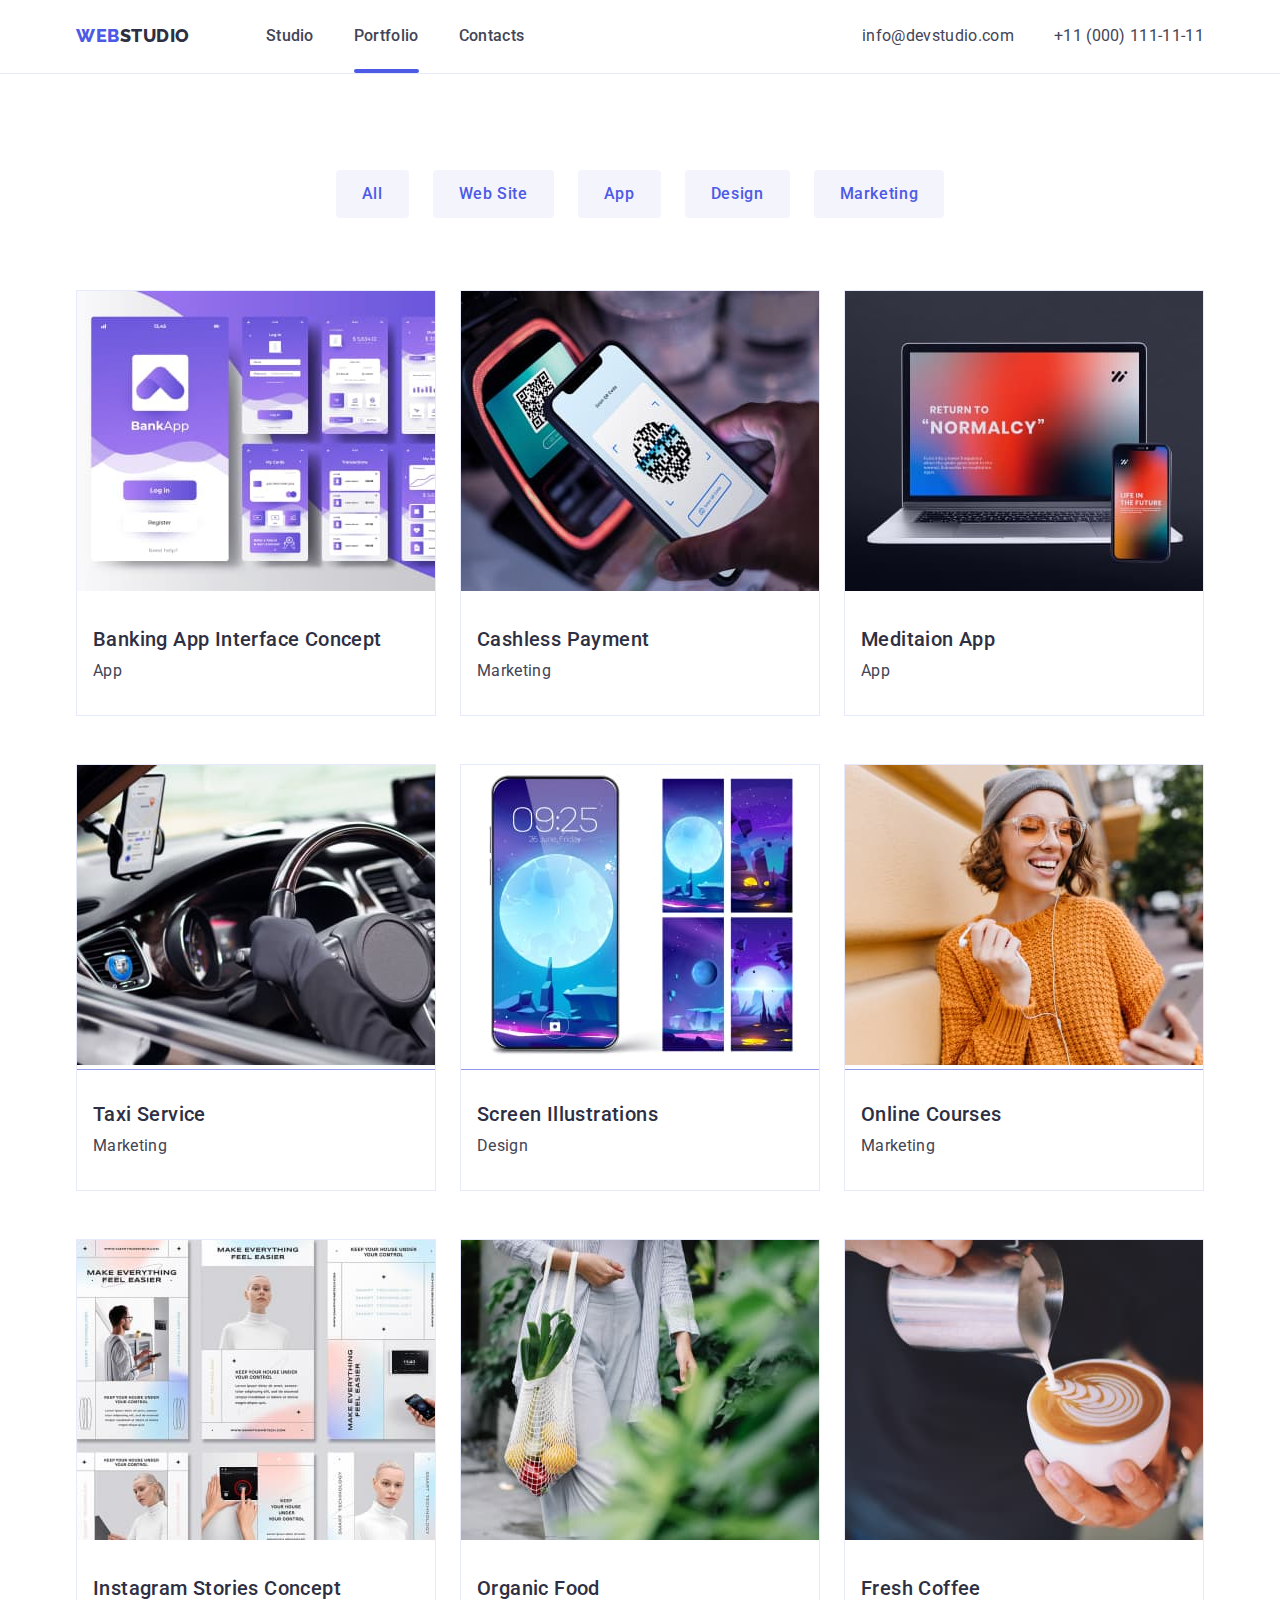
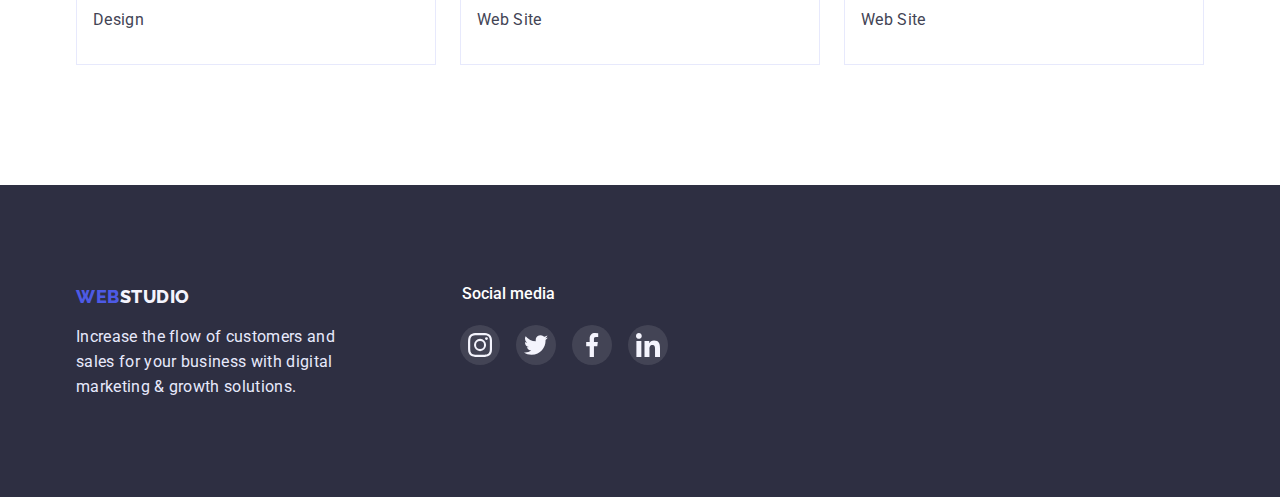
==== portfolio.html @ 13c3eb4e "Initial commit" ====
<!DOCTYPE html>
<html lang="en">
  <head>
    <meta charset="UTF-8" />
    <meta http-equiv="X-UA-Compatible" content="IE=edge" />
    <meta name="viewport" content="width=device-width, initial-scale=1.0" />
    <title>Document</title>
    <link rel="preconnect" href="https://fonts.googleapis.com" />
    <link rel="preconnect" href="https://fonts.gstatic.com" crossorigin />
    <link
      href="https://fonts.googleapis.com/css2?family=Raleway:wght@800&family=Roboto:wght@400;500;700;900&display=swap"
      rel="stylesheet"
    />
    <link
      rel="stylesheet"
      href="https://cdnjs.cloudflare.com/ajax/libs/modern-normalize/1.1.0/modern-normalize.css"
      integrity="sha512-Y0MM+V6ymRKN2zStTqzQ227DWhhp4Mzdo6gnlRnuaNCbc+YN/ZH0sBCLTM4M0oSy9c9VKiCvd4Jk44aCLrNS5Q=="
      crossorigin="anonymous"
      referrerpolicy="no-referrer"
    />
    <link rel="stylesheet" href="./css/styles.css" />
  </head>
  <body>
    <header class="header">
      <div class="container header-container">
        <nav class="header-nav">
          <a href="./index.html" class="header-item link">
            <span class="header-web">web</span
            ><span class="header-studio">studio</span></a
          >
          <ul class="header-list list">
            <li>
              <a href="index.html" class="header-link link">Studio</a>
            </li>
            <li>
              <a href="portfolio.html" class="header-link link current"
                >Portfolio</a
              >
            </li>
            <li><a href="" class="header-link link">Contacts</a></li>
          </ul>
        </nav>
        <address class="header-address">
          <ul class="header-contacts list">
            <li>
              <a href="mailto:info@devstudio.com" class="header-mail link"
                >info@devstudio.com</a
              >
            </li>
            <li>
              <a href="tel:+110001111111" class="header-tel link"
                >+11 (000) 111-11-11</a
              >
            </li>
          </ul>
        </address>
      </div>
    </header>
    <main>
      <section class="filter">
        <div class="container container-filter">
          <h1 hidden>features</h1>
          <ul class="filter-link list">
            <li><button type="button" class="filter-btn">All</button></li>
            <li><button type="button" class="filter-btn">Web Site</button></li>
            <li><button type="button" class="filter-btn">App</button></li>
            <li><button type="button" class="filter-btn">Design</button></li>
            <li><button type="button" class="filter-btn">Marketing</button></li>
          </ul>
          <ul class="images-list list">
            <li class="example-list">
              <div class="images-cover-wrap">
                <img
                  src="./images/first.jpg"
                  alt="website"
                  width="360"
                  height="300"
                />
                <p class="images-cover-text">
                  14 Stylish and User-Friendly App Design Concepts · Task
                  Manager App · Calorie Tracker App · Exotic Fruit Ecommerce App
                  · Cloud Storage App
                </p>
              </div>

              <div class="images-wrape">
                <h3 class="images-title">Banking App Interface Concept</h3>
                <p class="images-content">App</p>
              </div>
            </li>
            <li class="example-list">
              <div class="images-cover-wrap">
                <img
                  src="./images/phone.jpg"
                  alt="phone"
                  width="360"
                  height="300"
                />

                <p class="images-cover-text">
                  14 Stylish and User-Friendly App Design Concepts · Task
                  Manager App · Calorie Tracker App · Exotic Fruit Ecommerce App
                  · Cloud Storage App
                </p>
              </div>
              <div class="images-wrape">
                <h3 class="images-title">Cashless Payment</h3>
                <p class="images-content">Marketing</p>
              </div>
            </li>
            <li class="example-list">
              <div class="images-cover-wrap">
                <img
                  src="./images/comp.jpg"
                  alt="laptop"
                  width="360"
                  height="300"
                />

                <p class="images-cover-text">
                  14 Stylish and User-Friendly App Design Concepts · Task
                  Manager App · Calorie Tracker App · Exotic Fruit Ecommerce App
                  · Cloud Storage App
                </p>
              </div>
              <div class="images-wrape">
                <h3 class="images-title">Meditaion App</h3>
                <p class="images-content">App</p>
              </div>
            </li>
            <li class="example-list">
              <div class="images-cover-wrap">
                <img
                  src="./images/car.jpg"
                  alt="car"
                  width="360"
                  height="300"
                />

                <p class="images-cover-text">
                  14 Stylish and User-Friendly App Design Concepts · Task
                  Manager App · Calorie Tracker App · Exotic Fruit Ecommerce App
                  · Cloud Storage App
                </p>
              </div>
              <div class="images-wrape">
                <h3 class="images-title">Taxi Service</h3>
                <p class="images-content">Marketing</p>
              </div>
            </li>
            <li class="example-list">
              <div class="images-cover-wrap">
                <img
                  src="./images/mobilephone.jpg"
                  alt="mobilephone"
                  width="360"
                  height="300"
                />
                <p class="images-cover-text">
                  14 Stylish and User-Friendly App Design Concepts · Task
                  Manager App · Calorie Tracker App · Exotic Fruit Ecommerce App
                  · Cloud Storage App
                </p>
              </div>
              <div class="images-wrape">
                <h3 class="images-title">Screen Illustrations</h3>
                <p class="images-content">Design</p>
              </div>
            </li>
            <li class="example-list">
              <div class="images-cover-wrap">
                <img
                  src="./images/girl.jpg"
                  alt="girl"
                  width="360"
                  height="300"
                />
                <p class="images-cover-text">
                  14 Stylish and User-Friendly App Design Concepts · Task
                  Manager App · Calorie Tracker App · Exotic Fruit Ecommerce App
                  · Cloud Storage App
                </p>
              </div>
              <div class="images-wrape">
                <h3 class="images-title">Online Courses</h3>
                <p class="images-content">Marketing</p>
              </div>
            </li>
            <li class="example-list">
              <div class="images-cover-wrap">
                <img
                  src="./images/medic.jpg"
                  alt="medic"
                  width="360"
                  height="300"
                />
                <p class="images-cover-text">
                  14 Stylish and User-Friendly App Design Concepts · Task
                  Manager App · Calorie Tracker App · Exotic Fruit Ecommerce App
                  · Cloud Storage App
                </p>
              </div>
              <div class="images-wrape">
                <h3 class="images-title">Instagram Stories Concept</h3>
                <p class="images-content">Design</p>
              </div>
            </li>
            <li class="example-list">
              <div class="images-cover-wrap">
                <img
                  src="./images/green.jpg"
                  alt="flower"
                  width="360"
                  height="300"
                />
                <p class="images-cover-text">
                  14 Stylish and User-Friendly App Design Concepts · Task
                  Manager App · Calorie Tracker App · Exotic Fruit Ecommerce App
                  · Cloud Storage App
                </p>
              </div>
              <div class="images-wrape">
                <h3 class="images-title">Organic Food</h3>
                <p class="images-content">Web Site</p>
              </div>
            </li>
            <li class="example-list">
              <div class="images-cover-wrap">
                <img
                  src="./images/cofee.jpg"
                  alt="coffee"
                  width="360"
                  height="300"
                />
                <p class="images-cover-text">
                  14 Stylish and User-Friendly App Design Concepts · Task
                  Manager App · Calorie Tracker App · Exotic Fruit Ecommerce App
                  · Cloud Storage App
                </p>
              </div>
              <div class="images-wrape">
                <h3 class="images-title">Fresh Coffee</h3>
                <p class="images-content">Web Site</p>
              </div>
            </li>
          </ul>
        </div>
      </section>
    </main>
    <footer class="footer">
      <div class="container footer-container">
        <div class="footer-web">
          <a href="./index.html" class="footer-item link">
            <span class="header-web">web</span
            ><span class="footer-studio">studio</span></a
          >
          <p class="footer-text">
            Increase the flow of customers and sales for your business with
            digital marketing & growth solutions.
          </p>
        </div>
        <div class="footer-link">
          <h3 class="footer-soc-text">Social media</h3>
          <ul class="footer-soc-list list">
            <li class="footer-soc-item">
              <a class="footer-soc-link link" href
                ><svg class="footer-soc-icon" width="24" height="24">
                  <use href="./images/icons.svg#icon-instagram"></use></svg
              ></a>
            </li>
            <li class="footer-soc-item">
              <a class="footer-soc-link link" href
                ><svg class="footer-soc-icon" width="24" height="24">
                  <use href="./images/icons.svg#icon-twitter"></use></svg
              ></a>
            </li>
            <li class="footer-soc-item">
              <a class="footer-soc-link link" href
                ><svg class="footer-soc-icon" width="24" height="24">
                  <use href="./images/icons.svg#icon-facebook"></use></svg
              ></a>
            </li>
            <li class="footer-soc-item">
              <a class="footer-soc-link link" href
                ><svg class="footer-soc-icon" width="24" height="24">
                  <use href="./images/icons.svg#icon-linkedin"></use></svg
              ></a>
            </li>
          </ul>
        </div>
      </div>
    </footer>
  </body>
</html>
---- css/styles.css ----
p,
h1,
h2,
h3,
h4,
h5,
h6 {
  margin: 0;
}
ul {
  margin: 0;
  padding-left: 0;
}

body {
  font-family: "Raleway", sans-serif;
  font-family: "Roboto", sans-serif;
  color: #434455;
  background-color: #ffffff;
}
:root {
  --main-text-color: #434455;
  --title-text-color: #2e2f42;
  --accent-color: #4d5ae5;
}
.list {
  list-style: none;
}
.link {
  text-decoration: none;
}
.container {
  width: 100%;
  max-width: 1158px;
  padding-left: 15px;
  padding-right: 15px;
  margin: 0 auto;
}
/*-------Header---------*/
.header {
  padding-top: 24px;
  padding-bottom: 24px;
  border-bottom: solid 1px #e7e9fc;
}
.header-container {
  display: flex;
  align-items: center;
}
.header-nav {
  align-items: center;
  display: flex;
}
.header-item {
  display: flex;
  margin-right: 76px;
}
.header-list {
  display: flex;
  gap: 40px;
}
.header-web {
  font-family: "Raleway";
  font-weight: 800;
  font-size: 18px;
  line-height: 1.33;
  display: flex;
  align-items: center;
  letter-spacing: 0.03em;
  text-transform: uppercase;
  color: var(--accent-color);
}
.header-studio {
  font-family: "Raleway";
  font-weight: 800;
  font-size: 18px;
  line-height: 1.33;
  display: flex;
  align-items: center;
  letter-spacing: 0.03em;
  text-transform: uppercase;
  color: var(--title-text-color);
}
.header-link {
  font-weight: 500;
  font-size: 16px;
  line-height: 1.55;
  letter-spacing: 0.02em;
  color: var(--main-text-color);
  padding-bottom: 28px;
  transition: 250ms cubic-bezier(0.4, 0, 0.2, 1);
  position: relative;
}
.current::after {
  content: "";
  display: block;
  position: absolute;
  left: 0;
  bottom: 0;
  background-color: var(--accent-color);
  width: 100%;
  height: 4px;
  border-radius: 2px;
}

.header-link:hover,
.header-link:focus {
  color: var(--accent-color);
}
.header-address {
  align-items: center;
  display: flex;
  margin-left: auto;
}
.header-contacts {
  align-items: center;
  display: flex;
  gap: 40px;
}
.header-mail {
  font-family: "Roboto";
  font-style: normal;
  font-weight: 400;
  font-size: 16px;
  line-height: 1.55;
  letter-spacing: 0.02em;
  color: var(--main-text-color);
  transition: 250ms cubic-bezier(0.4, 0, 0.2, 1);
}
.header-mail:hover,
.header-link:focus {
  color: var(--accent-color);
}
.header-tel {
  font-family: "Roboto";
  font-style: normal;
  font-weight: 400;
  font-size: 16px;
  line-height: 1.55;
  letter-spacing: 0.02em;
  color: var(--main-text-color);
  transition: 250ms cubic-bezier(0.4, 0, 0.2, 1);
}
.header-tel:focus,
.header-tel:hover {
  color: var(--accent-color);
}
/*--------Title---*/
.title {
  background: var(--title-text-color);
  background-image: linear-gradient(
      rgba(46, 47, 66, 0.7),
      rgba(46, 47, 66, 0.7)
    ),
    url(../images/people-office.jpg);
  background-repeat: no-repeat;
  background-position: center;
  background-size: cover;
  padding-top: 188px;
  padding-bottom: 188px;
}
.title-container {
  text-align: center;
}
.title-text {
  height: 120px;
  font-weight: 700;
  font-size: 56px;
  line-height: 1.07;
  text-align: center;
  display: flex;
  letter-spacing: 0.02em;
  color: #ffffff;
  width: 507px;
  margin: 0 auto 48px;
}
.title-button {
  border: #4d5ae5;
  align-items: center;
  width: 169px;
  height: 56px;
  border-radius: 4px;
  font-family: inherit;
  font-weight: 500;
  font-size: 16px;
  line-height: 1.5;
  letter-spacing: 0.04em;
  color: #ffffff;
  cursor: pointer;
  background-color: #4d5ae5;
  transition: 250ms cubic-bezier(0.4, 0, 0.2, 1);
}
.title-button:hover,
.title-button:focus {
  background-color: #404bbf;
}
/**--------Text*/
.text {
  padding-top: 120px;
  padding-bottom: 120px;
}
.text-container {
  display: block;
  align-items: center;
  min-height: 104px;
}
.section-pictures-list {
  display: flex;
  gap: 24px;
}
.section-pictures-item {
  width: calc(100% / 4);
  height: 112px;
  background: #f4f4fd;
  border-radius: 4px;
  margin-bottom: 8px;
  display: flex;
  justify-content: center;
  align-items: center;
}
.section-pictures-icon {
}

.section-list {
  display: flex;
  align-items: center;
  gap: 24px;
}
.section-body {
  width: 264px;
}
.section-subtitles {
  margin-bottom: 8px;
  display: flex;
  align-items: center;
  font-family: "Roboto";
  font-style: normal;
  font-weight: 500;
  font-size: 20px;
  line-height: 1.2;
  letter-spacing: 0.02em;
  color: var(--title-text-color);
}
.section-text {
  display: flex;
  align-items: center;
  font-weight: 400;
  font-size: 16px;
  line-height: 1.5;
  letter-spacing: 0.02em;
  gap: 24px;
}
/*----------------aside----------*/
.aside {
  padding-bottom: 120px;
}
.aside-container {
}
.aside-title {
  margin-bottom: 72px;
  align-items: center;
  font-weight: 700;
  font-size: 36px;
  line-height: 1.11;
  text-align: center;
  letter-spacing: 0.02em;
  text-transform: capitalize;
  color: var(--title-text-color);
}
.aside-photo {
  gap: 24px;
  display: flex;
  align-items: center;
  background-blend-mode: soft-light, normal;
}
/*********------Team---------*/
.team {
  background-color: #f4f4fd;
  padding-bottom: 120px;
  padding-top: 120px;
}
.team-container {
}
.team-title {
  font-weight: 700;
  font-size: 36px;
  line-height: 1.11;
  text-align: center;
  letter-spacing: 0.02em;
  text-transform: capitalize;
  color: var(--title-text-color);
  margin-bottom: 72px;
}
.team-list {
  display: flex;
  align-items: center;
  gap: 24px;
}
.team-wrape {
  padding-top: 32px;
  padding-bottom: 32px;
  box-shadow: 0px 1px 6px rgba(46, 47, 66, 0.08),
    0px 1px 1px rgba(46, 47, 66, 0.16), 0px 2px 1px rgba(46, 47, 66, 0.08);
}
.team-item {
  background: #ffffff;
}
.team-photo {
  display: flex;
  align-items: center;
}
.team-name {
  margin-bottom: 8px;
  font-weight: 500;
  font-size: 20px;
  line-height: 1.2;
  text-align: center;
  letter-spacing: 0.02em;
  color: var(--title-text-color);
}
.team-profession {
  font-weight: 400;
  font-size: 16px;
  line-height: 1.5;
  text-align: center;
  letter-spacing: 0.02em;
  margin-bottom: 8px;
}
.team-soc-list {
  display: flex;
  justify-content: center;
  gap: 24px;
}
.team-soc-item {
  width: 40px;
  height: 40px;
}
.team-soc-link {
  width: 100%;
  height: 100%;
  border-radius: 50%;
  display: flex;
  justify-content: center;
  align-items: center;
  background-color: #4d5ae5;
  transition: 250ms cubic-bezier(0.4, 0, 0.2, 1);
}
.team-soc-icon {
  fill: #f4f4fd;
}
.team-soc-link:is(:hover, :focus) {
  background-color: #404bbf;
}
/***-------------Customers--------*/
.customers {
  padding-top: 130px;
  padding-bottom: 120px;
}
.customers-container {
}
.customers-title {
  display: flex;
  justify-content: center;
  font-weight: 700;
  font-size: 36px;
  line-height: 1.11;
  text-align: center;
  letter-spacing: 0.02em;
  color: #2e2f42;
  margin-bottom: 72px;
}
.customers-list {
  display: flex;
  gap: 24px;
}
.customers-item {
  width: calc((100% - 150px) / 6);
  height: 88px;
}
.customers-link {
  width: 100%;
  height: 100%;
  border: 1px solid #8e8f99;
  border-radius: 4px;
  display: flex;
  align-items: center;
  justify-content: center;
}
.customers-icon {
  fill: rgba(142, 143, 153, 1);
  transition: 250ms cubic-bezier(0.4, 0, 0.2, 1);
}

.customers-link:is(:hover, :focus) {
  border-color: rgba(64, 75, 191, 0.7);
}
.customers-link:is(:hover, :focus) .customers-icon {
  fill: rgba(64, 75, 191, 0.7);
}
/*----------------Footer--------*/
.footer {
  padding-top: 100px;
  padding-bottom: 100px;
  background-color: var(--title-text-color);
  display: flex;
}
.footer-container {
  display: flex;
}
.footer-web {
  display: block;
}
.footer-item {
  display: flex;
}
.footer-text {
  margin-top: 16px;
  font-weight: 400;
  font-size: 16px;
  line-height: 1.55;
  letter-spacing: 0.02em;
  color: #e7e9fc;
  width: 264px;
  height: 72px;
}
.footer-link {
  display: block;
  align-items: center;
  justify-content: center;
  margin-left: 120px;
}
.footer-studio {
  font-family: "Raleway";
  font-style: normal;
  font-weight: 800;
  font-size: 18px;
  line-height: 1.16;
  display: flex;
  align-items: center;
  letter-spacing: 0.03em;
  text-transform: uppercase;
  color: #f4f4fd;
}

.footer-soc-list {
  display: flex;
  justify-content: center;
  align-items: center;
  gap: 16px;
}
.footer-soc-text {
  display: flex;
  justify-content: center;
  font-weight: 500;
  font-size: 16px;
  width: 96px;
  height: 24px;
  color: #ffffff;
  margin-bottom: 16px;
}

.footer-soc-item {
  display: flex;
  width: 40px;
  height: 40px;
}
.footer-soc-link {
  width: 100%;
  height: 100%;
  border-radius: 50%;
  display: flex;
  justify-content: center;
  align-items: center;
  background-color: rgba(255, 255, 255, 0.1);
}
.footer-soc-icon {
  fill: #f4f4fd;
}
.footer-soc-link:is(:hover, :focus) {
  background-color: #31d0aa;
}

/*-----------Portfolio--------*/

.filter {
  display: flex;
  align-items: center;
  padding-top: 96px;
  padding-bottom: 120px;
}
.container-filter {
}
.filter-link {
  gap: 24px;
  display: flex;
  align-items: center;
  margin-bottom: 72px;
  min-width: 586px;
  justify-content: center;
}
.filter-btn {
  font-family: inherit;
  font-weight: 500;
  font-size: 16px;
  line-height: 1.5;
  display: flex;
  align-items: center;
  letter-spacing: 0.04em;
  color: #4d5ae5;
  cursor: pointer;
  background-color: #f4f4fd;
  min-width: 69px;
  height: 48px;
  border-radius: 4px;
  border-color: transparent;
  justify-content: center;
  padding: 12px 24px;
  transition: 250ms cubic-bezier(0.4, 0, 0.2, 1);
}
.filter-btn:hover,
.filter-btn:focus {
  background-color: #404bbf;
  color: #ffffff;
  box-shadow: 0px 3px 1px rgba(0, 0, 0, 0.1), 0px 2px 1px rgba(0, 0, 0, 0.08),
    0px 2px 2px rgba(0, 0, 0, 0.12);
}
.images-list {
  display: flex;
  align-items: center;
  column-gap: 24px;
  row-gap: 48px;
  flex-wrap: wrap;
}
.images-wrape {
  padding-top: 32px;
  padding-bottom: 32px;
  padding-left: 16px;
  transition: 250ms cubic-bezier(0.4, 0, 0.2, 1);
}
.images-wrape:hover {
  box-shadow: 0px 1px 6px rgba(46, 47, 66, 0.08),
    0px 1px 1px rgba(46, 47, 66, 0.16), 0px 2px 1px rgba(46, 47, 66, 0.08);
}

.images-title {
  font-weight: 500;
  font-size: 20px;
  line-height: 1.2;
  letter-spacing: 0.02em;
  color: var(--title-text-color);
  margin-bottom: 8px;
}
.images-content {
  font-weight: 400;
  font-size: 16px;
  line-height: 1.5;
  letter-spacing: 0.02em;
  color: var(--main-text-color);
}
.example-list {
  border: 1px solid #e7e9fc;
  width: calc(1080px / 3);
}
.example-list:hover .images-cover-text {
  transform: translateY(0);
}
.example-list:focus .images-cover-text {
  transform: translateY(0);
}
.images-cover-wrap {
  position: relative;
  overflow: hidden;
}
.images-cover-text {
  position: absolute;
  top: 0;
  font-weight: 400;
  font-size: 16px;
  line-height: 1.5;
  letter-spacing: 0.02em;
  color: #f4f4fd;
  background: #4d5ae5;
  padding: 40px 32px 164px;
  height: 100%;
  width: 360px;
  transform: translateY(100%);
  transition: transform 250ms linear;
}
.backdrop {
  position: fixed;
  top: 0;
  width: 100%;
  height: 100%;
  background: rgba(46, 47, 66, 0.4);
  transition: opacity 250ms linear, visibility 250ms linear;
}
.modal {
  position: absolute;
  top: 50%;
  left: 50%;
  transform: translate(-50%, -50%) scale(1);
  width: 408px;
  min-height: 576px;
  background: #fcfcfc;
  border-radius: 4px;
  padding: 24px;
  transition: transform 250ms linear;
}
.backdrop.is-hidden .modal {
  transform: translate(-50%, -50%) scale(0);
}
.modal-close {
  width: 24px;
  height: 24px;
  border: 1px solid rgba(0, 0, 0, 0.1);
  background: #e7e9fc;
  border-radius: 50%;
  display: flex;
  justify-content: center;
  align-items: center;
  margin-left: auto;
}
.is-hidden {
  opacity: 0;
  visibility: hidden;
  pointer-events: none;
}
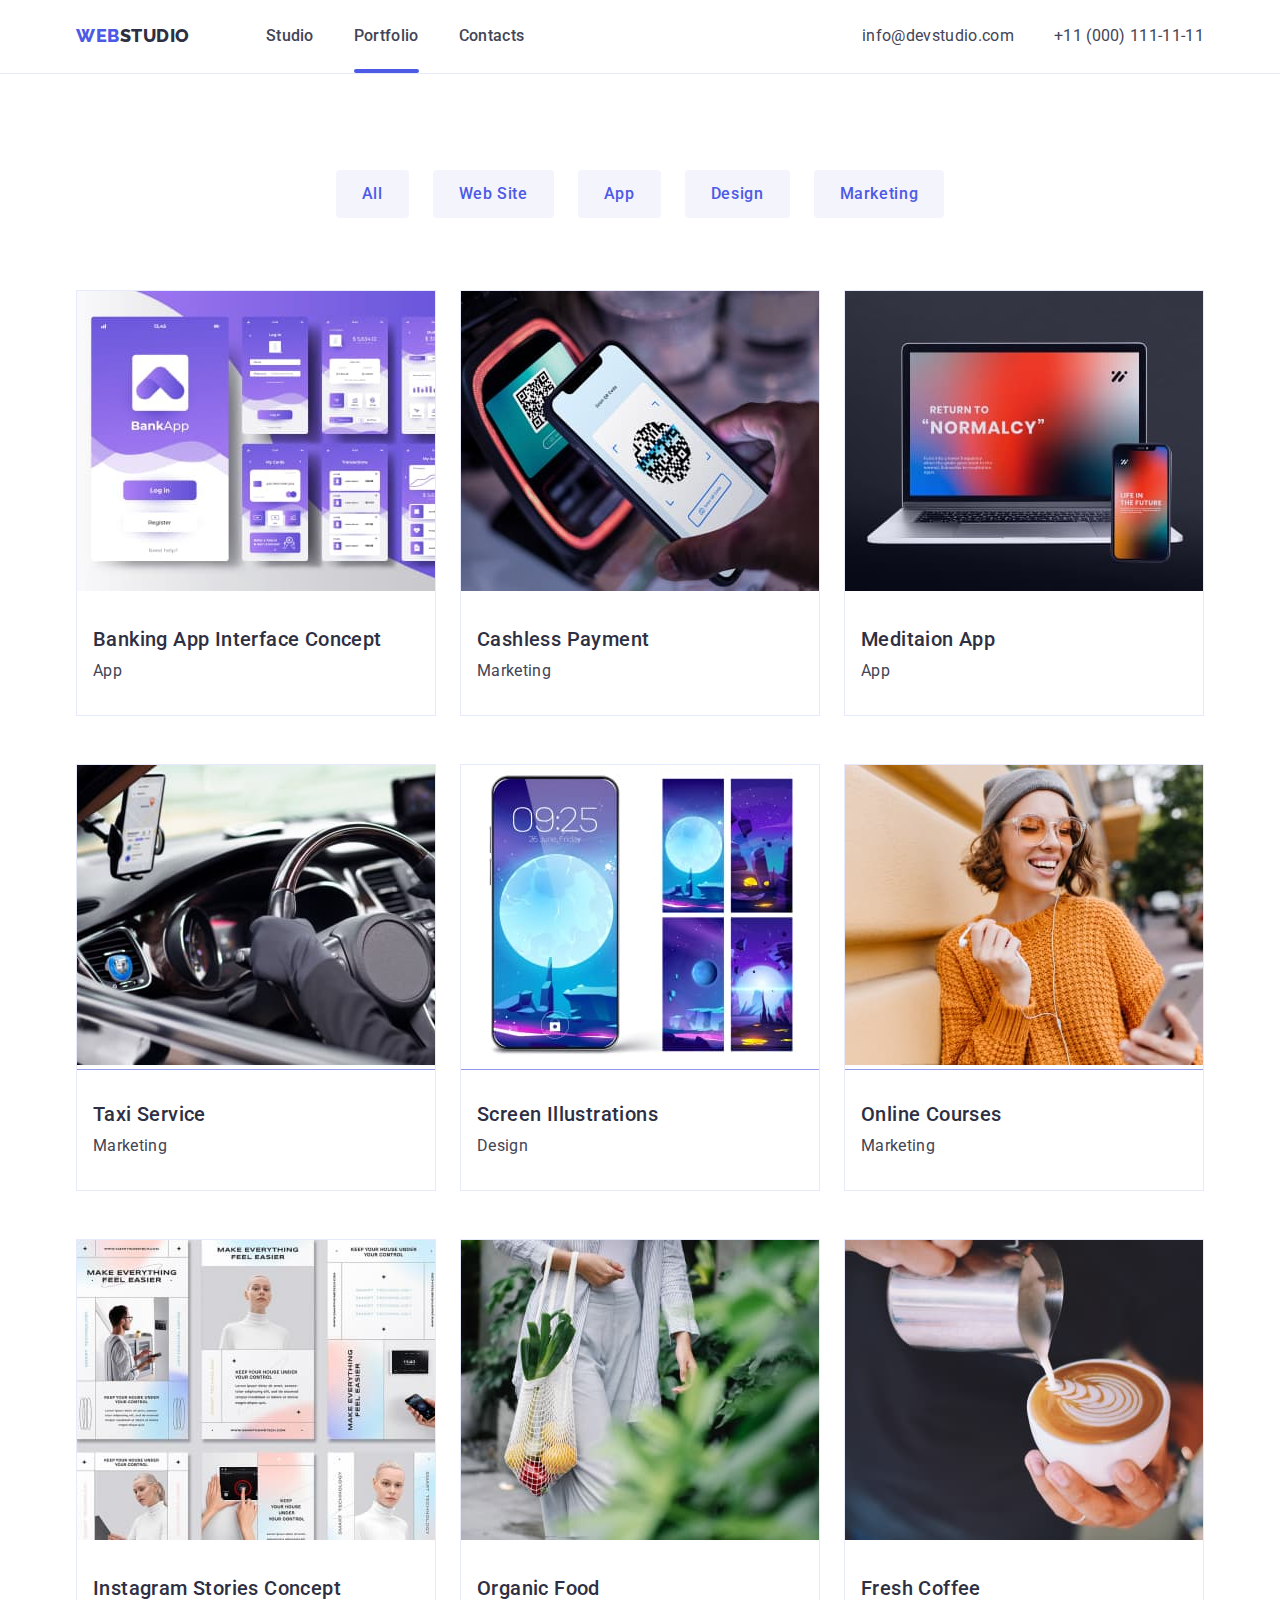
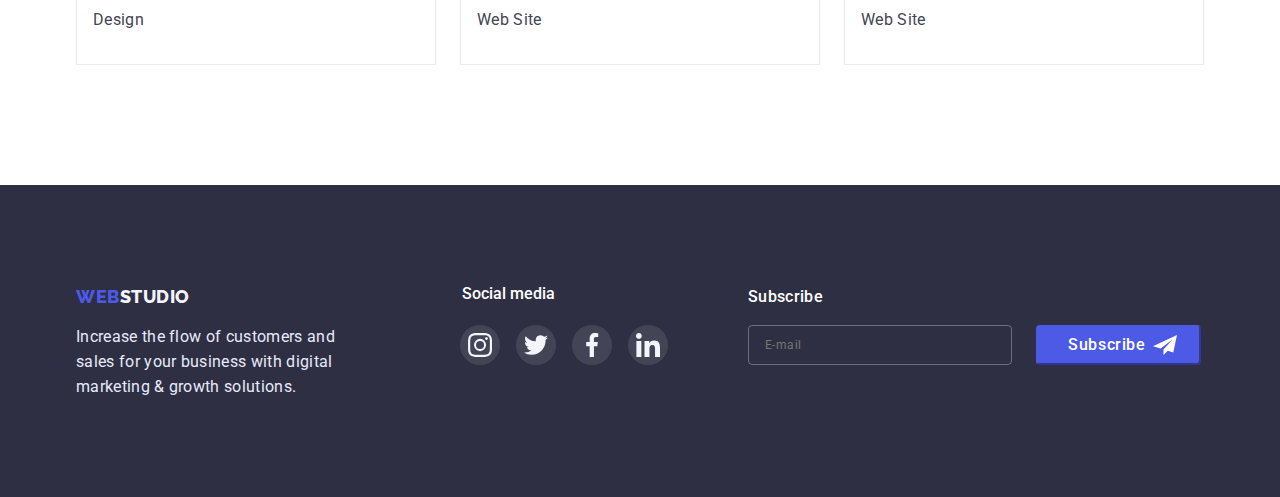
==== commit 5717f418: "hw6" ====
--- a/portfolio.html
+++ b/portfolio.html
@@ -288,6 +288,20 @@
             </li>
           </ul>
         </div>
+        <div class="footer-modal">
+          <p class="footer-modal-text">Subscribe</p>
+          <form class="footer-modal-form">
+            <input type="text" placeholder="E-mail" class="footer-input" />
+            <div class="footer-wrap">
+              <button type="submit" class="footer-modal-button">
+                <svg class="footer-button-icon" width="24" height="24">
+                  <use href="./images/icons.svg#icon-Frame"></use>
+                </svg>
+                <span class="footer-button-text">Subscribe</span>
+              </button>
+            </div>
+          </form>
+        </div>
       </div>
     </footer>
   </body>
--- a/css/styles.css
+++ b/css/styles.css
@@ -478,6 +478,64 @@
 .footer-soc-link:is(:hover, :focus) {
   background-color: #31d0aa;
 }
+.footer-modal {
+  margin-left: 80px;
+}
+.footer-modal-text {
+  font-weight: 500;
+  font-size: 16px;
+  line-height: 1.5;
+  letter-spacing: 0.02em;
+  padding-bottom: 16px;
+  color: #ffffff;
+}
+.footer-modal-form {
+  display: flex;
+}
+.footer-input {
+  background-color: transparent;
+  width: 264px;
+  height: 40px;
+  border: 1px solid rgba(255, 255, 255, 0.3);
+  border-radius: 4px;
+  padding: 8px 8px 8px 16px;
+  font-weight: 400;
+  font-size: 12px;
+  line-height: 2;
+  display: block;
+  align-items: center;
+  letter-spacing: 0.04em;
+  color: rgba(255, 255, 255, 0.6);
+}
+.footer-modal-button {
+  margin-left: 24px;
+  height: 40px;
+  width: 165px;
+  background: #4d5ae5;
+  border-radius: 4px;
+  border-color: rgba(77, 90, 229, 1);
+}
+.footer-button-text {
+  font-weight: 500;
+  font-size: 16px;
+  line-height: 1.5;
+  display: flex;
+  align-items: center;
+  text-align: center;
+  letter-spacing: 0.04em;
+  color: #ffffff;
+  margin-left: 24px;
+}
+.footer-wrap {
+  position: relative;
+}
+.footer-button-icon {
+  position: absolute;
+  fill: #ffffff;
+  right: 24px;
+  top: 50%;
+  transform: translateY(-50%);
+}
 
 /*-----------Portfolio--------*/
 
@@ -618,9 +676,128 @@
   justify-content: center;
   align-items: center;
   margin-left: auto;
-}
+  margin-bottom: 24px;
+}
+.modal-close:focus,
+.modal-close:hover{
+  background: #404BBF;
+  fill: #ffffff;
+  transition: 250ms cubic-bezier(0.4, 0, 0.2, 1);
+}
+
 .is-hidden {
   opacity: 0;
   visibility: hidden;
   pointer-events: none;
 }
+.modal-title {
+  font-weight: 500;
+  font-size: 16px;
+  line-height: 1.5;
+  text-align: center;
+  letter-spacing: 0.02em;
+  margin-bottom: 16px;
+}
+.modal-input {
+  height: 40px;
+  width: 100%;
+  border: 1px solid rgba(33, 33, 33, 0.2);
+  border-radius: 4px;
+  padding-left: 38px;
+  font-weight: 400;
+  font-size: 12px;
+  line-height: 1.17;
+  letter-spacing: 0.04em;
+  color: rgba(117, 117, 117, 0.5);
+  outline: transparent;
+}
+.input-wrap {
+  position: relative;
+}
+.modal-icon {
+  position: absolute;
+  left: 10px;
+  top: 50%;
+  transform: translateY(-50%);
+}
+.input-text {
+  font-weight: 400;
+  font-size: 12px;
+  line-height: 1.17;
+  letter-spacing: 0.04em;
+  color: #8e8f99;
+  margin-bottom: 4px;
+}
+.modal-input:focus {
+  transition: 250ms cubic-bezier(0.4, 0, 0.2, 1);
+  border-color: rgba(77, 90, 229, 1);
+}
+.modal-input:focus + .modal-icon {
+  transition: 250ms cubic-bezier(0.4, 0, 0.2, 1);
+  fill: rgba(77, 90, 229, 1);
+}
+.modal-comment {
+  width: 100%;
+  height: 120px;
+  border: 1px solid rgba(33, 33, 33, 0.2);
+  border-radius: 4px;
+  padding: 8px;
+  resize: none;
+}
+.modal-comment:focus {
+  transition: 250ms cubic-bezier(0.4, 0, 0.2, 1);
+  border-color: rgba(77, 90, 229, 1);
+}
+.modal-form-button {
+  width: 169px;
+  height: 56px;
+  background: #4d5ae5;
+  box-shadow: 0px 4px 4px rgba(0, 0, 0, 0.15);
+  border-radius: 4px;
+  border: none;
+  font-family: "Roboto";
+  font-style: normal;
+  font-weight: 500;
+  font-size: 16px;
+  line-height: 1.5;
+  letter-spacing: 0.04em;
+  color: #ffffff;
+  margin: 0;
+  align-items: center;
+}
+.check-text {
+  font-family: "Roboto";
+  font-style: normal;
+  font-weight: 400;
+  font-size: 12px;
+  line-height: 1.17;
+  letter-spacing: 0.04em;
+  color: #757575;
+  display: flex;
+  align-items: center;
+}
+.modal-field {
+  margin-top: 16px;
+  margin-bottom: 24px;
+}
+.check-text::before {
+  content: " ";
+  width: 16px;
+  height: 16px;
+  border: 1.25px solid #2e2f42;
+  border-radius: 2px;
+  margin-right: 8px;
+}
+.input-check:checked + .check-text::before{
+  background: #404BBF;
+  border: none;
+  background-image: url(../images/check.svg);
+  background-repeat: no-repeat;
+  background-position: center;
+}
+.Privacy{
+  margin-left: 3px;
+}
+
+
+
